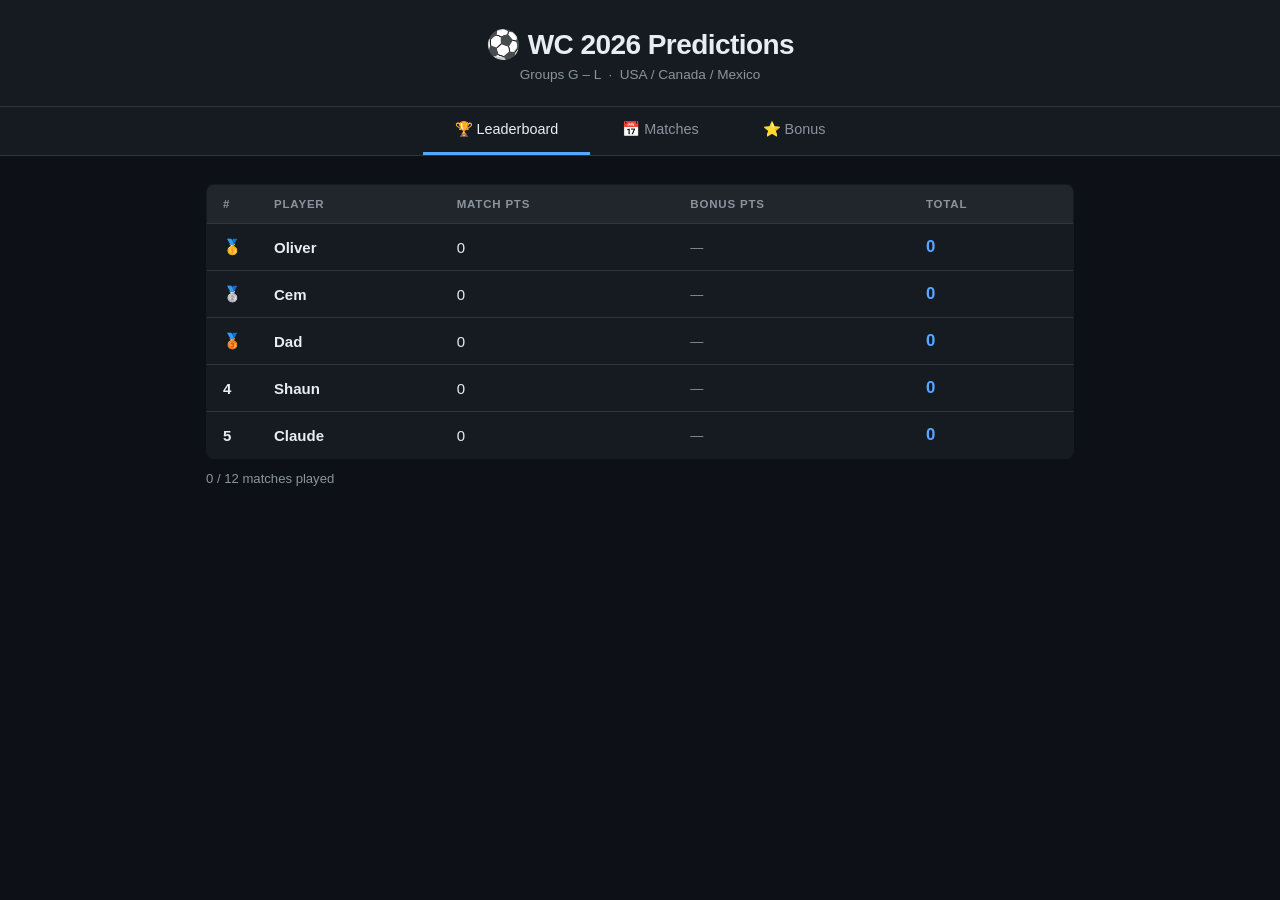
==== index.html @ 0c2220c7 "Initial commit: WC 2026 prediction tracker Groups G–L, 5 players, dark-themed static site. Edit data" ====
<!DOCTYPE html>
<html lang="en">
<head>
  <meta charset="UTF-8">
  <meta name="viewport" content="width=device-width, initial-scale=1.0">
  <title>WC 2026 Predictions</title>
  <link rel="stylesheet" href="css/style.css">
</head>
<body>
  <header>
    <div class="header-inner">
      <h1>⚽ WC 2026 Predictions</h1>
      <p class="subtitle">Groups G – L &nbsp;·&nbsp; USA / Canada / Mexico</p>
    </div>
  </header>

  <nav class="tabs">
    <button class="tab-btn active" data-tab="leaderboard">🏆 Leaderboard</button>
    <button class="tab-btn" data-tab="matches">📅 Matches</button>
    <button class="tab-btn" data-tab="bonus">⭐ Bonus</button>
  </nav>

  <main>
    <div id="leaderboard" class="tab-pane active"></div>
    <div id="matches"     class="tab-pane"></div>
    <div id="bonus"       class="tab-pane"></div>
  </main>

  <script src="js/app.js"></script>
</body>
</html>
---- css/style.css ----
*, *::before, *::after { box-sizing: border-box; margin: 0; padding: 0; }

:root {
  --bg:        #0d1117;
  --surface:   #161b22;
  --surface2:  #21262d;
  --border:    #30363d;
  --text:      #e6edf3;
  --muted:     #8b949e;
  --blue:      #58a6ff;
  --green:     #3fb950;
  --gold:      #e3b341;
  --red:       #f85149;
  --purple:    #bc8cff;
  --radius:    8px;
}

body {
  font-family: -apple-system, BlinkMacSystemFont, 'Segoe UI', Helvetica, sans-serif;
  background: var(--bg);
  color: var(--text);
  min-height: 100vh;
  font-size: 15px;
}

/* ── Header ──────────────────────────────────────────── */
header {
  background: var(--surface);
  border-bottom: 1px solid var(--border);
  padding: 28px 16px 24px;
  text-align: center;
}
h1 { font-size: 1.75rem; font-weight: 700; letter-spacing: -0.02em; }
.subtitle { color: var(--muted); margin-top: 6px; font-size: 0.85rem; }

/* ── Tabs ────────────────────────────────────────────── */
.tabs {
  background: var(--surface);
  border-bottom: 1px solid var(--border);
  display: flex;
  justify-content: center;
  position: sticky;
  top: 0;
  z-index: 20;
}
.tab-btn {
  background: none;
  border: none;
  border-bottom: 3px solid transparent;
  color: var(--muted);
  cursor: pointer;
  font-size: 0.9rem;
  font-weight: 500;
  padding: 14px 32px;
  transition: color 0.15s, border-color 0.15s;
}
.tab-btn:hover { color: var(--text); }
.tab-btn.active { color: var(--text); border-bottom-color: var(--blue); }

/* ── Main layout ─────────────────────────────────────── */
main {
  max-width: 900px;
  margin: 0 auto;
  padding: 28px 16px 60px;
}
.tab-pane { display: none; }
.tab-pane.active { display: block; }

/* ── Leaderboard ─────────────────────────────────────── */
.lb-table {
  width: 100%;
  border-collapse: collapse;
  background: var(--surface);
  border: 1px solid var(--border);
  border-radius: var(--radius);
  overflow: hidden;
}
.lb-table th, .lb-table td {
  padding: 13px 16px;
  text-align: left;
}
.lb-table th {
  background: var(--surface2);
  color: var(--muted);
  font-size: 0.72rem;
  text-transform: uppercase;
  letter-spacing: 0.07em;
  font-weight: 600;
}
.lb-table td { border-top: 1px solid var(--border); }
.lb-table tbody tr:hover td { background: var(--surface2); transition: background 0.1s; }
.lb-rank { width: 44px; font-weight: 700; }
.lb-name { font-weight: 600; }
.lb-total { font-weight: 700; font-size: 1.05rem; color: var(--blue); }
.lb-sub  { color: var(--muted); font-size: 0.82rem; }
.status-line {
  margin-top: 12px;
  color: var(--muted);
  font-size: 0.82rem;
}

/* ── Match cards ─────────────────────────────────────── */
.group-section { margin-bottom: 32px; }
.group-label {
  font-size: 0.7rem;
  font-weight: 700;
  letter-spacing: 0.1em;
  text-transform: uppercase;
  color: var(--muted);
  margin-bottom: 10px;
}
.match-card {
  background: var(--surface);
  border: 1px solid var(--border);
  border-radius: var(--radius);
  margin-bottom: 10px;
  overflow: hidden;
}
.match-header {
  display: grid;
  grid-template-columns: 1fr auto 1fr;
  align-items: center;
  gap: 12px;
  padding: 14px 16px;
  border-bottom: 1px solid var(--border);
}
.team-name { font-weight: 600; font-size: 0.95rem; }
.team-code { font-size: 0.78rem; color: var(--muted); }
.team-home { text-align: right; }
.team-away { text-align: left; }
.match-score {
  font-weight: 700;
  font-size: 1.15rem;
  color: var(--blue);
  text-align: center;
  min-width: 64px;
  white-space: nowrap;
}
.match-score.tbd { color: var(--muted); font-size: 0.8rem; font-weight: 400; }

.preds-row {
  display: flex;
  overflow: hidden;
}
.pred-cell {
  flex: 1;
  padding: 10px 8px;
  text-align: center;
  border-right: 1px solid var(--border);
}
.pred-cell:last-child { border-right: none; }
.pred-player {
  font-size: 0.65rem;
  font-weight: 700;
  text-transform: uppercase;
  letter-spacing: 0.06em;
  color: var(--muted);
  margin-bottom: 5px;
}
.pred-val { font-size: 0.9rem; font-weight: 600; }
.pred-pts { font-size: 0.65rem; margin-top: 4px; }
.c-exact   { color: var(--gold); }
.c-correct { color: var(--green); }
.c-wrong   { color: var(--red); }
.c-pending { color: var(--muted); }
.c-null    { color: var(--muted); font-style: italic; font-size: 0.78rem; }

/* ── Bonus ───────────────────────────────────────────── */
.bonus-grid { display: grid; gap: 14px; }
.bonus-card {
  background: var(--surface);
  border: 1px solid var(--border);
  border-radius: var(--radius);
  overflow: hidden;
}
.bonus-q {
  padding: 11px 16px;
  background: var(--surface2);
  border-bottom: 1px solid var(--border);
  font-weight: 600;
  font-size: 0.88rem;
  color: var(--muted);
  text-transform: uppercase;
  letter-spacing: 0.05em;
}
.bonus-answers {
  display: flex;
  flex-wrap: wrap;
  overflow: hidden;
}
.bonus-ans {
  flex: 1;
  min-width: 90px;
  padding: 11px 14px;
  border-right: 1px solid var(--border);
}
.bonus-ans:last-child { border-right: none; }
.bonus-player {
  font-size: 0.65rem;
  font-weight: 700;
  text-transform: uppercase;
  letter-spacing: 0.06em;
  color: var(--muted);
  margin-bottom: 4px;
}
.bonus-val { font-size: 0.88rem; }
.bonus-null { color: var(--muted); font-style: italic; }

.bonus-scores {
  margin-top: 28px;
  background: var(--surface);
  border: 1px solid var(--border);
  border-radius: var(--radius);
  overflow: hidden;
}
.bonus-scores-header {
  padding: 11px 16px;
  background: var(--surface2);
  border-bottom: 1px solid var(--border);
  font-weight: 600;
  font-size: 0.88rem;
  color: var(--muted);
  text-transform: uppercase;
  letter-spacing: 0.05em;
}
.bonus-score-row {
  display: flex;
  justify-content: space-between;
  align-items: center;
  padding: 12px 16px;
  border-bottom: 1px solid var(--border);
}
.bonus-score-row:last-child { border-bottom: none; }
.bonus-score-pts { font-weight: 700; color: var(--blue); }
.bonus-score-na  { color: var(--muted); }

/* ── Responsive ──────────────────────────────────────── */
@media (max-width: 600px) {
  .tab-btn { padding: 12px 16px; font-size: 0.82rem; }
  h1 { font-size: 1.4rem; }
  .match-header { padding: 12px; gap: 8px; }
  .team-name { font-size: 0.82rem; }
  .pred-cell { padding: 8px 4px; }
  .pred-player { font-size: 0.58rem; }
  .pred-val { font-size: 0.8rem; }
  .bonus-ans { min-width: 70px; }
}
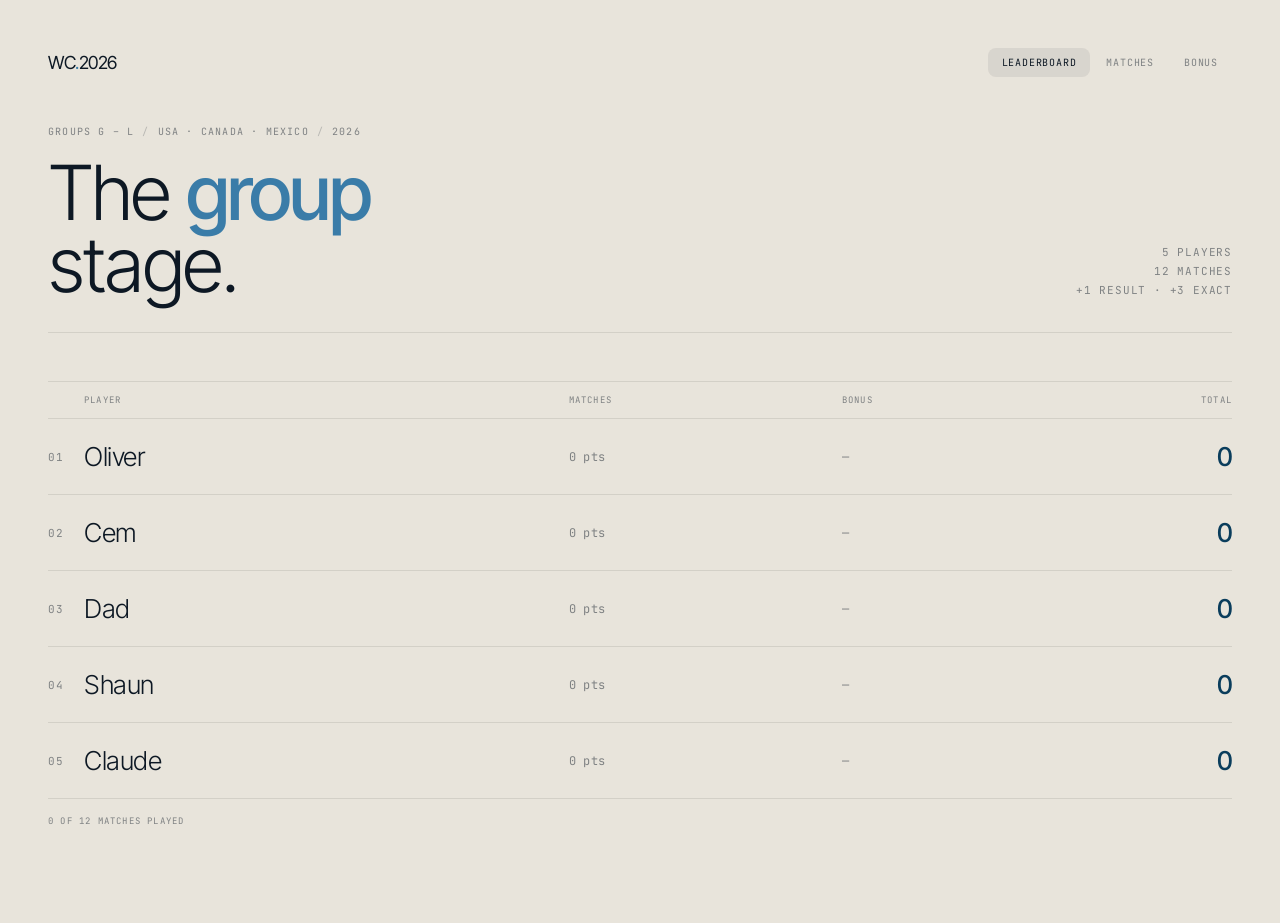
==== commit 1acf007a: "Restyle to match olivercerha.com/tok editorial aesthetic Warm beige paper, Inter Tight + JetBrains M" ====
--- a/index.html
+++ b/index.html
@@ -3,22 +3,35 @@
 <head>
   <meta charset="UTF-8">
   <meta name="viewport" content="width=device-width, initial-scale=1.0">
-  <title>WC 2026 Predictions</title>
+  <title>WC 2026 — Predictions</title>
+  <link rel="preconnect" href="https://fonts.googleapis.com">
+  <link rel="preconnect" href="https://fonts.gstatic.com" crossorigin>
+  <link href="https://fonts.googleapis.com/css2?family=Inter+Tight:ital,wght@0,200;0,300;0,400;0,500;1,300&family=JetBrains+Mono:wght@400;500&display=swap" rel="stylesheet">
   <link rel="stylesheet" href="css/style.css">
 </head>
 <body>
-  <header>
-    <div class="header-inner">
-      <h1>⚽ WC 2026 Predictions</h1>
-      <p class="subtitle">Groups G – L &nbsp;·&nbsp; USA / Canada / Mexico</p>
-    </div>
+<div class="page">
+
+  <header class="topnav">
+    <span class="logo">WC<span class="dot">.</span>2026</span>
+    <nav>
+      <button class="tab-btn active" data-tab="leaderboard">Leaderboard</button>
+      <button class="tab-btn" data-tab="matches">Matches</button>
+      <button class="tab-btn" data-tab="bonus">Bonus</button>
+    </nav>
   </header>
 
-  <nav class="tabs">
-    <button class="tab-btn active" data-tab="leaderboard">🏆 Leaderboard</button>
-    <button class="tab-btn" data-tab="matches">📅 Matches</button>
-    <button class="tab-btn" data-tab="bonus">⭐ Bonus</button>
-  </nav>
+  <div class="masthead">
+    <div class="left">
+      <div class="crumb">Groups G – L<span class="sep">/</span>USA · Canada · Mexico<span class="sep">/</span>2026</div>
+      <h1>The <em>group</em><br>stage.</h1>
+    </div>
+    <div class="meta">
+      5 players<br>
+      12 matches<br>
+      +1 result · +3 exact
+    </div>
+  </div>
 
   <main>
     <div id="leaderboard" class="tab-pane active"></div>
@@ -26,6 +39,7 @@
     <div id="bonus"       class="tab-pane"></div>
   </main>
 
-  <script src="js/app.js"></script>
+</div>
+<script src="js/app.js"></script>
 </body>
 </html>
--- a/css/style.css
+++ b/css/style.css
@@ -1,247 +1,356 @@
 *, *::before, *::after { box-sizing: border-box; margin: 0; padding: 0; }
 
 :root {
-  --bg:        #0d1117;
-  --surface:   #161b22;
-  --surface2:  #21262d;
-  --border:    #30363d;
-  --text:      #e6edf3;
-  --muted:     #8b949e;
-  --blue:      #58a6ff;
-  --green:     #3fb950;
-  --gold:      #e3b341;
-  --red:       #f85149;
-  --purple:    #bc8cff;
-  --radius:    8px;
+  --bg:      #e8e4db;
+  --paper:   #f4f1ea;
+  --ink:     #0d1824;
+  --muted:   rgba(13, 24, 36, 0.48);
+  --rule:    rgba(0, 0, 0, 0.09);
+  --water:   #3A7CA8;
+  --accent:  #0A3D5C;
+  --night:   #0a1420;
+  --green:   #2a6e38;
+  --gold:    #8a6200;
+  --red:     #902020;
 }
 
 body {
-  font-family: -apple-system, BlinkMacSystemFont, 'Segoe UI', Helvetica, sans-serif;
+  font-family: 'Inter Tight', -apple-system, system-ui, sans-serif;
   background: var(--bg);
-  color: var(--text);
+  color: var(--ink);
+  -webkit-font-smoothing: antialiased;
   min-height: 100vh;
-  font-size: 15px;
-}
-
-/* ── Header ──────────────────────────────────────────── */
-header {
-  background: var(--surface);
-  border-bottom: 1px solid var(--border);
-  padding: 28px 16px 24px;
-  text-align: center;
-}
-h1 { font-size: 1.75rem; font-weight: 700; letter-spacing: -0.02em; }
-.subtitle { color: var(--muted); margin-top: 6px; font-size: 0.85rem; }
-
-/* ── Tabs ────────────────────────────────────────────── */
-.tabs {
-  background: var(--surface);
-  border-bottom: 1px solid var(--border);
-  display: flex;
-  justify-content: center;
-  position: sticky;
-  top: 0;
-  z-index: 20;
-}
+}
+
+::selection { background: var(--accent); color: #fff; }
+
+.page {
+  max-width: 1280px;
+  margin: 0 auto;
+  padding: 48px 48px 96px;
+  display: flex;
+  flex-direction: column;
+  gap: 48px;
+}
+
+/* ── Top nav ────────────────────────────────────────── */
+.topnav {
+  display: flex;
+  justify-content: space-between;
+  align-items: center;
+}
+
+.logo {
+  font-family: 'Inter Tight', sans-serif;
+  font-weight: 400;
+  font-size: 18px;
+  letter-spacing: -0.5px;
+  color: var(--ink);
+  text-transform: none;
+}
+.logo .dot { color: var(--water); }
+
+.topnav nav { display: flex; gap: 2px; align-items: center; }
+
 .tab-btn {
   background: none;
   border: none;
-  border-bottom: 3px solid transparent;
+  font-family: 'JetBrains Mono', monospace;
+  font-size: 10px;
+  letter-spacing: 0.8px;
+  text-transform: uppercase;
   color: var(--muted);
   cursor: pointer;
-  font-size: 0.9rem;
-  font-weight: 500;
-  padding: 14px 32px;
-  transition: color 0.15s, border-color 0.15s;
-}
-.tab-btn:hover { color: var(--text); }
-.tab-btn.active { color: var(--text); border-bottom-color: var(--blue); }
-
-/* ── Main layout ─────────────────────────────────────── */
-main {
-  max-width: 900px;
-  margin: 0 auto;
-  padding: 28px 16px 60px;
-}
+  padding: 8px 14px;
+  border-radius: 8px;
+  transition: color 0.15s, background 0.15s;
+}
+.tab-btn:hover { color: var(--ink); }
+.tab-btn.active { color: var(--ink); background: rgba(13,24,36,0.07); }
+
+/* ── Masthead ───────────────────────────────────────── */
+.masthead {
+  display: flex;
+  justify-content: space-between;
+  align-items: flex-end;
+  padding-bottom: 32px;
+  border-bottom: 1px solid var(--rule);
+  gap: 48px;
+}
+.masthead .left { flex: 1; }
+
+.crumb {
+  font-family: 'JetBrains Mono', monospace;
+  font-size: 10px;
+  letter-spacing: 1.2px;
+  text-transform: uppercase;
+  color: var(--muted);
+  margin-bottom: 18px;
+}
+.crumb .sep { margin: 0 8px; opacity: 0.45; }
+
+.masthead h1 {
+  font-weight: 300;
+  font-size: 76px;
+  letter-spacing: -2.8px;
+  line-height: 0.95;
+  margin: 0;
+}
+.masthead h1 em { font-style: normal; font-weight: 500; color: var(--water); }
+
+.meta {
+  font-family: 'JetBrains Mono', monospace;
+  font-size: 11px;
+  letter-spacing: 0.8px;
+  text-transform: uppercase;
+  color: var(--muted);
+  text-align: right;
+  line-height: 1.75;
+  flex-shrink: 0;
+}
+
+/* ── Content ────────────────────────────────────────── */
+main { width: 100%; }
 .tab-pane { display: none; }
 .tab-pane.active { display: block; }
 
-/* ── Leaderboard ─────────────────────────────────────── */
+/* ── Leaderboard ────────────────────────────────────── */
 .lb-table {
   width: 100%;
   border-collapse: collapse;
-  background: var(--surface);
-  border: 1px solid var(--border);
-  border-radius: var(--radius);
-  overflow: hidden;
-}
-.lb-table th, .lb-table td {
-  padding: 13px 16px;
+}
+.lb-table thead tr {
+  border-top: 1px solid var(--rule);
+  border-bottom: 1px solid var(--rule);
+}
+.lb-table tbody tr { border-bottom: 1px solid var(--rule); }
+
+.lb-table th {
+  font-family: 'JetBrains Mono', monospace;
+  font-size: 9px;
+  letter-spacing: 1.2px;
+  text-transform: uppercase;
+  color: var(--muted);
+  font-weight: 400;
+  padding: 12px 0;
   text-align: left;
 }
-.lb-table th {
-  background: var(--surface2);
-  color: var(--muted);
-  font-size: 0.72rem;
-  text-transform: uppercase;
-  letter-spacing: 0.07em;
-  font-weight: 600;
-}
-.lb-table td { border-top: 1px solid var(--border); }
-.lb-table tbody tr:hover td { background: var(--surface2); transition: background 0.1s; }
-.lb-rank { width: 44px; font-weight: 700; }
-.lb-name { font-weight: 600; }
-.lb-total { font-weight: 700; font-size: 1.05rem; color: var(--blue); }
-.lb-sub  { color: var(--muted); font-size: 0.82rem; }
+.lb-table td { padding: 22px 0; vertical-align: middle; }
+
+.lb-rank {
+  font-family: 'JetBrains Mono', monospace;
+  font-size: 11px;
+  color: var(--muted);
+  width: 36px;
+  letter-spacing: 0.5px;
+}
+.lb-name {
+  font-weight: 300;
+  font-size: 26px;
+  letter-spacing: -0.5px;
+}
+.lb-sub {
+  font-family: 'JetBrains Mono', monospace;
+  font-size: 12px;
+  color: var(--muted);
+  padding-right: 40px;
+  letter-spacing: 0.3px;
+}
+.lb-total {
+  font-weight: 500;
+  font-size: 26px;
+  letter-spacing: -0.5px;
+  color: var(--accent);
+  text-align: right;
+  padding-right: 0;
+}
+
 .status-line {
-  margin-top: 12px;
-  color: var(--muted);
-  font-size: 0.82rem;
-}
-
-/* ── Match cards ─────────────────────────────────────── */
-.group-section { margin-bottom: 32px; }
-.group-label {
-  font-size: 0.7rem;
-  font-weight: 700;
-  letter-spacing: 0.1em;
-  text-transform: uppercase;
-  color: var(--muted);
-  margin-bottom: 10px;
-}
-.match-card {
-  background: var(--surface);
-  border: 1px solid var(--border);
-  border-radius: var(--radius);
-  margin-bottom: 10px;
-  overflow: hidden;
-}
+  margin-top: 16px;
+  font-family: 'JetBrains Mono', monospace;
+  font-size: 9px;
+  letter-spacing: 1.2px;
+  text-transform: uppercase;
+  color: var(--muted);
+}
+
+/* ── Matches ────────────────────────────────────────── */
+.match-row {
+  border-top: 1px solid var(--rule);
+  padding: 28px 0 24px;
+  display: grid;
+  grid-template-columns: 56px 1fr;
+  gap: 24px;
+  align-items: start;
+}
+.match-row:last-child { border-bottom: 1px solid var(--rule); }
+
+.match-num {
+  font-family: 'JetBrains Mono', monospace;
+  font-size: 10px;
+  letter-spacing: 1.2px;
+  color: var(--muted);
+  padding-top: 8px;
+}
+
 .match-header {
+  display: flex;
+  align-items: baseline;
+  gap: 18px;
+  margin-bottom: 20px;
+  flex-wrap: wrap;
+}
+.team-name {
+  font-weight: 300;
+  font-size: 34px;
+  letter-spacing: -0.9px;
+  line-height: 1;
+}
+.match-vs {
+  font-family: 'JetBrains Mono', monospace;
+  font-size: 9px;
+  letter-spacing: 1.2px;
+  text-transform: uppercase;
+  color: var(--muted);
+  align-self: center;
+}
+.match-score {
+  font-weight: 500;
+  font-size: 34px;
+  letter-spacing: -0.9px;
+  color: var(--accent);
+  white-space: nowrap;
+}
+.match-score.tbd {
+  font-family: 'JetBrains Mono', monospace;
+  font-size: 10px;
+  font-weight: 400;
+  letter-spacing: 1px;
+  color: var(--muted);
+  align-self: center;
+}
+
+.preds-row {
+  display: flex;
+  gap: 0;
+  flex-wrap: wrap;
+}
+.pred-cell {
+  min-width: 100px;
+  flex: 1;
+  padding-right: 16px;
+}
+.pred-player {
+  font-family: 'JetBrains Mono', monospace;
+  font-size: 9px;
+  letter-spacing: 1px;
+  text-transform: uppercase;
+  color: var(--muted);
+  margin-bottom: 6px;
+}
+.pred-val {
+  font-size: 20px;
+  font-weight: 300;
+  letter-spacing: -0.4px;
+  line-height: 1;
+}
+.pred-pts {
+  font-family: 'JetBrains Mono', monospace;
+  font-size: 9px;
+  letter-spacing: 0.5px;
+  margin-top: 5px;
+}
+
+.c-exact   { color: var(--ink); font-weight: 500; }
+.c-correct { color: var(--green); }
+.c-wrong   { color: var(--red); opacity: 0.55; text-decoration: line-through; }
+.c-pending { color: var(--ink); }
+.c-null    { color: var(--muted); font-style: italic; font-size: 14px; }
+.pts-exact   { color: var(--gold); }
+.pts-correct { color: var(--green); }
+.pts-wrong   { color: var(--muted); }
+
+/* ── Bonus ──────────────────────────────────────────── */
+.bonus-row {
+  border-top: 1px solid var(--rule);
+  padding: 28px 0 24px;
   display: grid;
-  grid-template-columns: 1fr auto 1fr;
-  align-items: center;
-  gap: 12px;
-  padding: 14px 16px;
-  border-bottom: 1px solid var(--border);
-}
-.team-name { font-weight: 600; font-size: 0.95rem; }
-.team-code { font-size: 0.78rem; color: var(--muted); }
-.team-home { text-align: right; }
-.team-away { text-align: left; }
-.match-score {
-  font-weight: 700;
-  font-size: 1.15rem;
-  color: var(--blue);
-  text-align: center;
-  min-width: 64px;
-  white-space: nowrap;
-}
-.match-score.tbd { color: var(--muted); font-size: 0.8rem; font-weight: 400; }
-
-.preds-row {
-  display: flex;
-  overflow: hidden;
-}
-.pred-cell {
+  grid-template-columns: 56px 1fr;
+  gap: 24px;
+  align-items: start;
+}
+.bonus-row:last-of-type { border-bottom: 1px solid var(--rule); }
+
+.bonus-num {
+  font-family: 'JetBrains Mono', monospace;
+  font-size: 10px;
+  letter-spacing: 1.2px;
+  color: var(--muted);
+  padding-top: 8px;
+}
+.bonus-q-label {
+  font-weight: 400;
+  font-size: 26px;
+  letter-spacing: -0.5px;
+  margin-bottom: 18px;
+  line-height: 1.1;
+}
+.bonus-answers {
+  display: flex;
+  flex-wrap: wrap;
+  gap: 0;
+}
+.bonus-ans {
+  min-width: 110px;
   flex: 1;
-  padding: 10px 8px;
-  text-align: center;
-  border-right: 1px solid var(--border);
-}
-.pred-cell:last-child { border-right: none; }
-.pred-player {
-  font-size: 0.65rem;
-  font-weight: 700;
-  text-transform: uppercase;
-  letter-spacing: 0.06em;
-  color: var(--muted);
-  margin-bottom: 5px;
-}
-.pred-val { font-size: 0.9rem; font-weight: 600; }
-.pred-pts { font-size: 0.65rem; margin-top: 4px; }
-.c-exact   { color: var(--gold); }
-.c-correct { color: var(--green); }
-.c-wrong   { color: var(--red); }
-.c-pending { color: var(--muted); }
-.c-null    { color: var(--muted); font-style: italic; font-size: 0.78rem; }
-
-/* ── Bonus ───────────────────────────────────────────── */
-.bonus-grid { display: grid; gap: 14px; }
-.bonus-card {
-  background: var(--surface);
-  border: 1px solid var(--border);
-  border-radius: var(--radius);
-  overflow: hidden;
-}
-.bonus-q {
-  padding: 11px 16px;
-  background: var(--surface2);
-  border-bottom: 1px solid var(--border);
-  font-weight: 600;
-  font-size: 0.88rem;
-  color: var(--muted);
-  text-transform: uppercase;
-  letter-spacing: 0.05em;
-}
-.bonus-answers {
-  display: flex;
-  flex-wrap: wrap;
-  overflow: hidden;
-}
-.bonus-ans {
-  flex: 1;
-  min-width: 90px;
-  padding: 11px 14px;
-  border-right: 1px solid var(--border);
-}
-.bonus-ans:last-child { border-right: none; }
+  padding-right: 16px;
+}
 .bonus-player {
-  font-size: 0.65rem;
-  font-weight: 700;
-  text-transform: uppercase;
-  letter-spacing: 0.06em;
-  color: var(--muted);
-  margin-bottom: 4px;
-}
-.bonus-val { font-size: 0.88rem; }
-.bonus-null { color: var(--muted); font-style: italic; }
-
-.bonus-scores {
-  margin-top: 28px;
-  background: var(--surface);
-  border: 1px solid var(--border);
-  border-radius: var(--radius);
-  overflow: hidden;
-}
-.bonus-scores-header {
-  padding: 11px 16px;
-  background: var(--surface2);
-  border-bottom: 1px solid var(--border);
-  font-weight: 600;
-  font-size: 0.88rem;
-  color: var(--muted);
-  text-transform: uppercase;
-  letter-spacing: 0.05em;
-}
-.bonus-score-row {
+  font-family: 'JetBrains Mono', monospace;
+  font-size: 9px;
+  letter-spacing: 1px;
+  text-transform: uppercase;
+  color: var(--muted);
+  margin-bottom: 6px;
+}
+.bonus-val {
+  font-size: 18px;
+  font-weight: 300;
+  letter-spacing: -0.3px;
+}
+.bonus-null { color: var(--muted); font-style: italic; font-size: 14px; }
+
+.bonus-scores-row {
+  border-top: 1px solid var(--rule);
+  padding: 28px 0 0;
+}
+.bonus-scores-title {
+  font-weight: 400;
+  font-size: 26px;
+  letter-spacing: -0.5px;
+  margin-bottom: 18px;
+}
+.bonus-score-item {
   display: flex;
   justify-content: space-between;
-  align-items: center;
-  padding: 12px 16px;
-  border-bottom: 1px solid var(--border);
-}
-.bonus-score-row:last-child { border-bottom: none; }
-.bonus-score-pts { font-weight: 700; color: var(--blue); }
-.bonus-score-na  { color: var(--muted); }
-
-/* ── Responsive ──────────────────────────────────────── */
-@media (max-width: 600px) {
-  .tab-btn { padding: 12px 16px; font-size: 0.82rem; }
-  h1 { font-size: 1.4rem; }
-  .match-header { padding: 12px; gap: 8px; }
-  .team-name { font-size: 0.82rem; }
-  .pred-cell { padding: 8px 4px; }
-  .pred-player { font-size: 0.58rem; }
-  .pred-val { font-size: 0.8rem; }
-  .bonus-ans { min-width: 70px; }
-}
+  align-items: baseline;
+  padding: 14px 0;
+  border-top: 1px solid var(--rule);
+  font-weight: 300;
+  font-size: 22px;
+  letter-spacing: -0.4px;
+}
+.bonus-score-pts { font-weight: 500; color: var(--accent); }
+.bonus-score-na  { font-family: 'JetBrains Mono', monospace; font-size: 10px; color: var(--muted); letter-spacing: 1px; }
+
+/* ── Mobile ─────────────────────────────────────────── */
+@media (max-width: 760px) {
+  .page { padding: 28px 24px 64px; gap: 36px; }
+  .masthead { flex-direction: column; align-items: flex-start; gap: 20px; }
+  .masthead .meta { text-align: left; }
+  .masthead h1 { font-size: 52px; letter-spacing: -2px; }
+  .team-name, .match-score { font-size: 24px; letter-spacing: -0.6px; }
+  .match-row, .bonus-row { grid-template-columns: 36px 1fr; }
+  .pred-cell { min-width: 80px; }
+  .tab-btn { padding: 7px 10px; font-size: 9px; }
+}
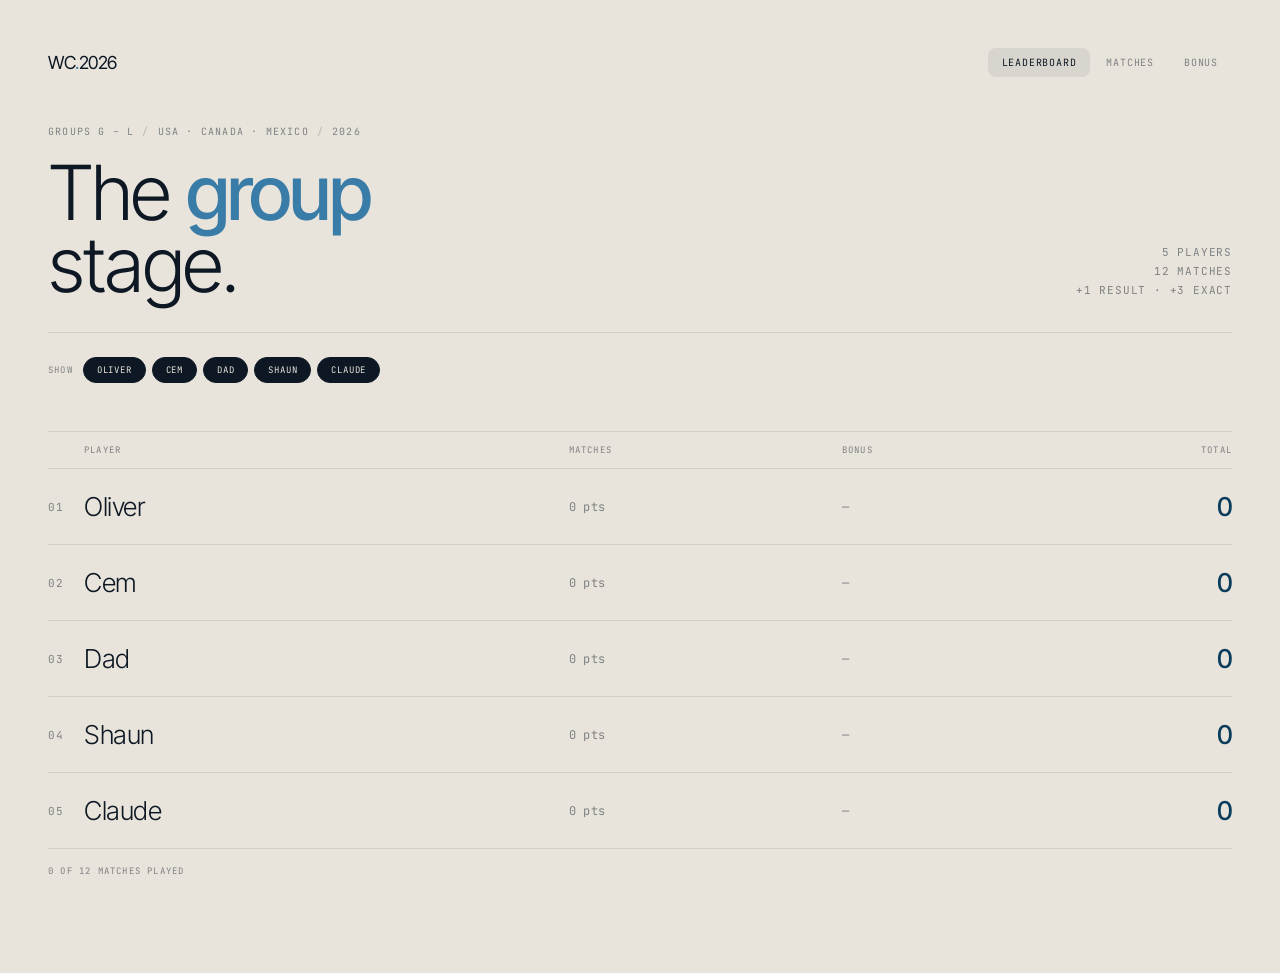
==== commit 72dfc522: "Add player filter chips Toggle individual players on/off across all three tabs. Minimum one player a" ====
--- a/index.html
+++ b/index.html
@@ -33,6 +33,8 @@
     </div>
   </div>
 
+  <div id="filter-bar" class="filter-bar"></div>
+
   <main>
     <div id="leaderboard" class="tab-pane active"></div>
     <div id="matches"     class="tab-pane"></div>
--- a/css/style.css
+++ b/css/style.css
@@ -109,6 +109,42 @@
   flex-shrink: 0;
 }
 
+/* ── Filter bar ─────────────────────────────────────── */
+.filter-bar {
+  display: flex;
+  align-items: center;
+  gap: 6px;
+  flex-wrap: wrap;
+  margin-top: -24px;
+}
+.filter-label {
+  font-family: 'JetBrains Mono', monospace;
+  font-size: 9px;
+  letter-spacing: 1.2px;
+  text-transform: uppercase;
+  color: var(--muted);
+  margin-right: 4px;
+}
+.filter-chip {
+  font-family: 'JetBrains Mono', monospace;
+  font-size: 9px;
+  letter-spacing: 0.8px;
+  text-transform: uppercase;
+  background: none;
+  color: var(--muted);
+  border: 1px solid var(--rule);
+  cursor: pointer;
+  padding: 6px 13px;
+  border-radius: 20px;
+  transition: all 0.15s;
+}
+.filter-chip:hover { color: var(--ink); border-color: rgba(13,24,36,0.25); }
+.filter-chip.active {
+  background: var(--ink);
+  color: var(--bg);
+  border-color: var(--ink);
+}
+
 /* ── Content ────────────────────────────────────────── */
 main { width: 100%; }
 .tab-pane { display: none; }
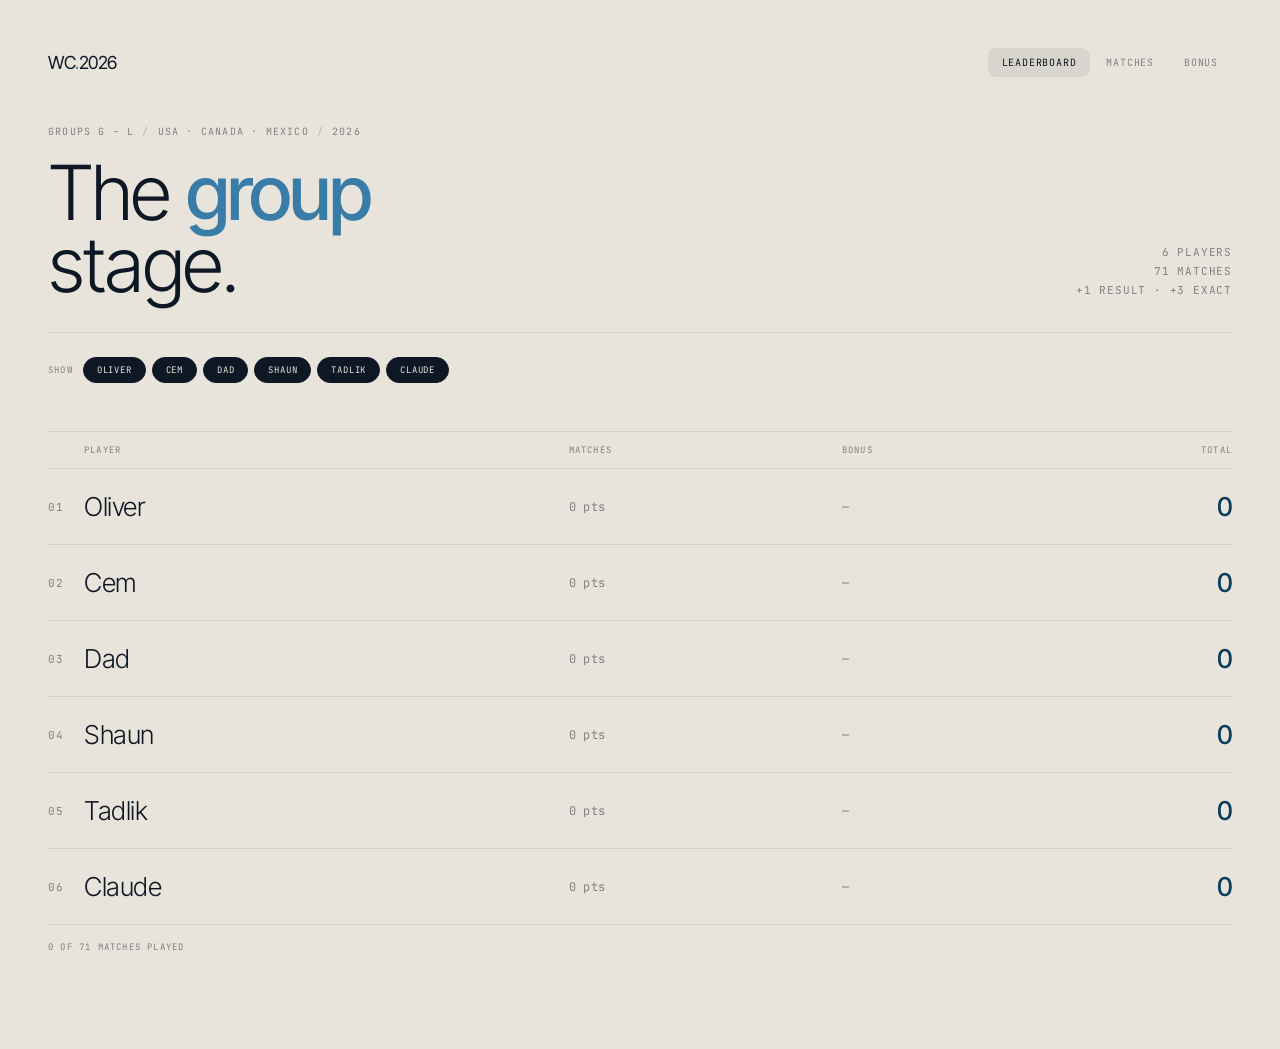
==== commit baa5d26c: "Add Tadlik + expand to full 3-round group stage (71 matches) Tadlik has predictions for all 12 group" ====
--- a/index.html
+++ b/index.html
@@ -26,9 +26,9 @@
       <div class="crumb">Groups G – L<span class="sep">/</span>USA · Canada · Mexico<span class="sep">/</span>2026</div>
       <h1>The <em>group</em><br>stage.</h1>
     </div>
-    <div class="meta">
-      5 players<br>
-      12 matches<br>
+    <div class="meta" id="meta-stats">
+      — players<br>
+      — matches<br>
       +1 result · +3 exact
     </div>
   </div>
--- a/css/style.css
+++ b/css/style.css
@@ -211,6 +211,18 @@
 }
 
 /* ── Matches ────────────────────────────────────────── */
+.round-header {
+  font-family: 'JetBrains Mono', monospace;
+  font-size: 10px;
+  letter-spacing: 1.4px;
+  text-transform: uppercase;
+  color: var(--muted);
+  padding: 28px 0 16px;
+  border-top: 1px solid var(--rule);
+  margin-top: 8px;
+}
+.round-header:first-child { border-top: none; padding-top: 0; margin-top: 0; }
+
 .match-row {
   border-top: 1px solid var(--rule);
   padding: 28px 0 24px;
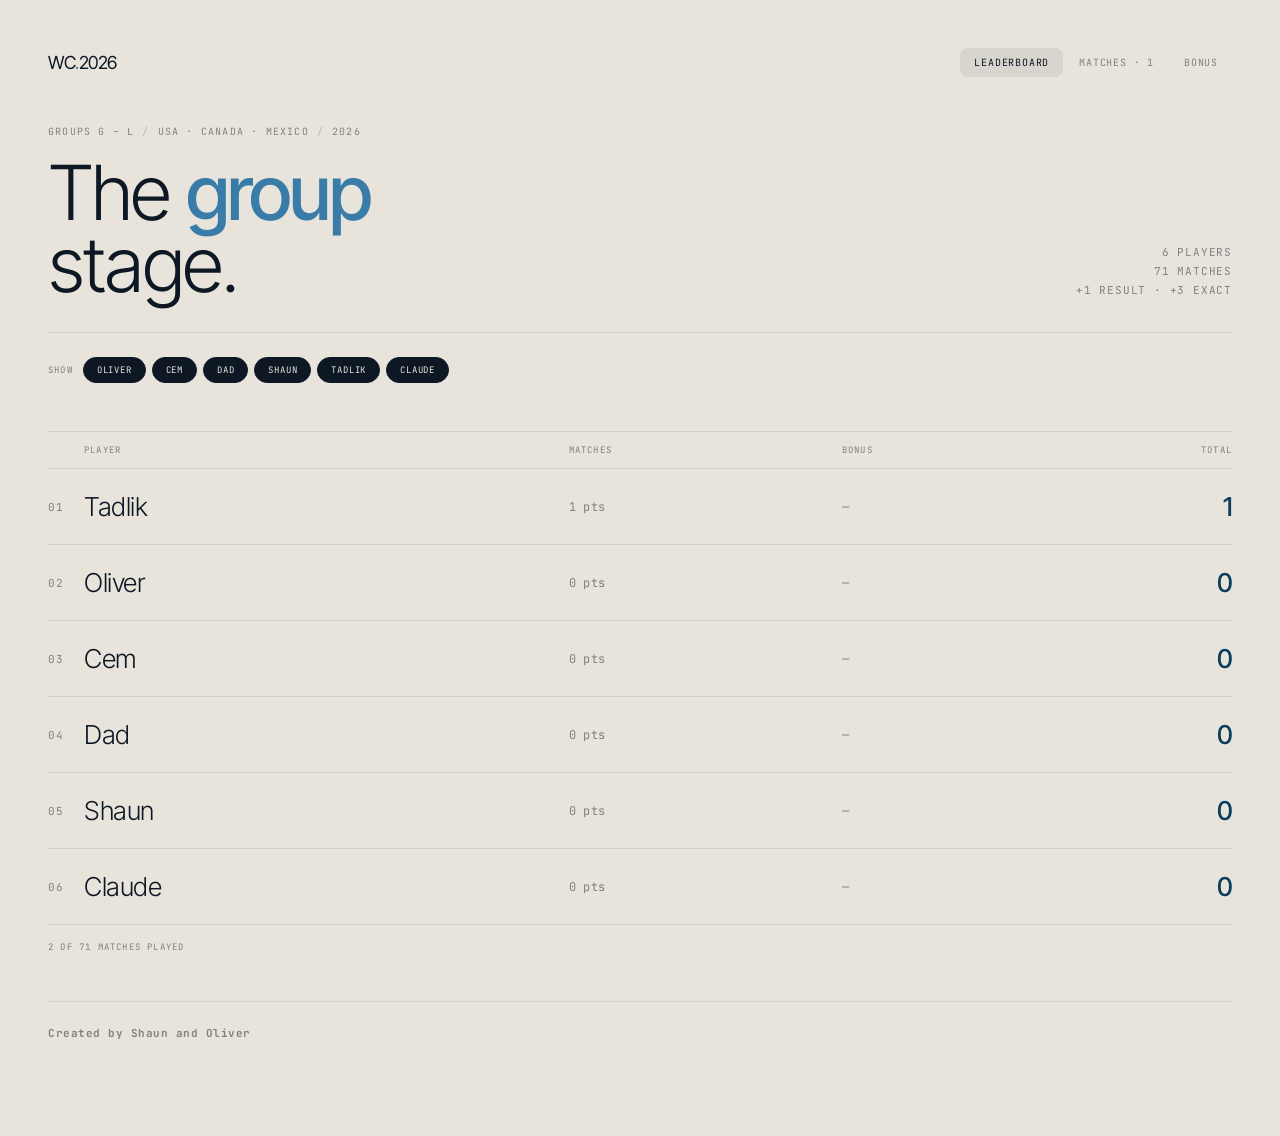
==== commit 28d86d74: "Add 'Created by Shaun and Oliver' footer Co-Authored-By: Claude Sonnet 4.6 <noreply@anthropic.com>" ====
--- a/index.html
+++ b/index.html
@@ -41,6 +41,10 @@
     <div id="bonus"       class="tab-pane"></div>
   </main>
 
+  <footer class="site-footer">
+    <strong>Created by Shaun and Oliver</strong>
+  </footer>
+
 </div>
 <script src="js/app.js"></script>
 </body>
--- a/css/style.css
+++ b/css/style.css
@@ -211,6 +211,34 @@
 }
 
 /* ── Matches ────────────────────────────────────────── */
+.matches-pts-bar {
+  display: flex;
+  gap: 0;
+  flex-wrap: wrap;
+  padding: 20px 0 24px;
+  border-bottom: 1px solid var(--rule);
+  margin-bottom: 4px;
+}
+.mpts-cell {
+  min-width: 100px;
+  flex: 1;
+  padding-right: 16px;
+}
+.mpts-name {
+  font-family: 'JetBrains Mono', monospace;
+  font-size: 9px;
+  letter-spacing: 1px;
+  text-transform: uppercase;
+  color: var(--muted);
+  margin-bottom: 6px;
+}
+.mpts-val {
+  font-size: 32px;
+  font-weight: 300;
+  letter-spacing: -1px;
+  color: var(--accent);
+}
+
 .round-header {
   font-family: 'JetBrains Mono', monospace;
   font-size: 10px;
@@ -390,6 +418,16 @@
 }
 .bonus-score-pts { font-weight: 500; color: var(--accent); }
 .bonus-score-na  { font-family: 'JetBrains Mono', monospace; font-size: 10px; color: var(--muted); letter-spacing: 1px; }
+
+/* ── Footer ─────────────────────────────────────────── */
+.site-footer {
+  border-top: 1px solid var(--rule);
+  padding-top: 24px;
+  font-family: 'JetBrains Mono', monospace;
+  font-size: 11px;
+  letter-spacing: 0.5px;
+  color: var(--muted);
+}
 
 /* ── Mobile ─────────────────────────────────────────── */
 @media (max-width: 760px) {
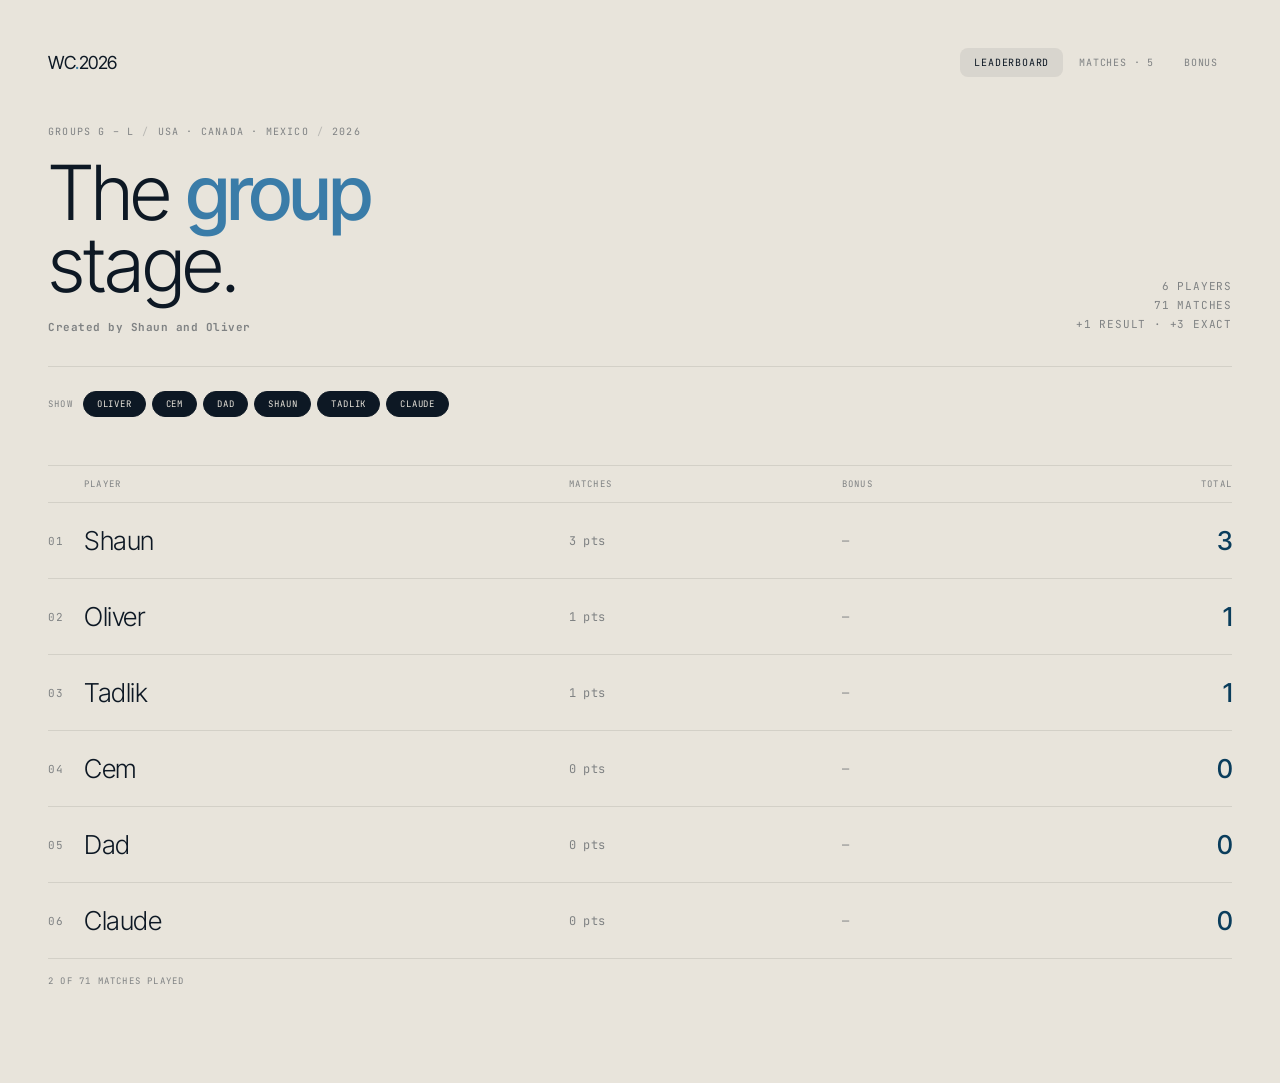
==== commit 80a176ba: "Move credit to masthead; add Oliver & Shaun A-F Round 1 predictions 'Created by Shaun and Oliver' no" ====
--- a/index.html
+++ b/index.html
@@ -25,6 +25,7 @@
     <div class="left">
       <div class="crumb">Groups G – L<span class="sep">/</span>USA · Canada · Mexico<span class="sep">/</span>2026</div>
       <h1>The <em>group</em><br>stage.</h1>
+      <p class="created-by"><strong>Created by Shaun and Oliver</strong></p>
     </div>
     <div class="meta" id="meta-stats">
       — players<br>
@@ -41,9 +42,6 @@
     <div id="bonus"       class="tab-pane"></div>
   </main>
 
-  <footer class="site-footer">
-    <strong>Created by Shaun and Oliver</strong>
-  </footer>
 
 </div>
 <script src="js/app.js"></script>
--- a/css/style.css
+++ b/css/style.css
@@ -419,10 +419,8 @@
 .bonus-score-pts { font-weight: 500; color: var(--accent); }
 .bonus-score-na  { font-family: 'JetBrains Mono', monospace; font-size: 10px; color: var(--muted); letter-spacing: 1px; }
 
-/* ── Footer ─────────────────────────────────────────── */
-.site-footer {
-  border-top: 1px solid var(--rule);
-  padding-top: 24px;
+.created-by {
+  margin-top: 20px;
   font-family: 'JetBrains Mono', monospace;
   font-size: 11px;
   letter-spacing: 0.5px;
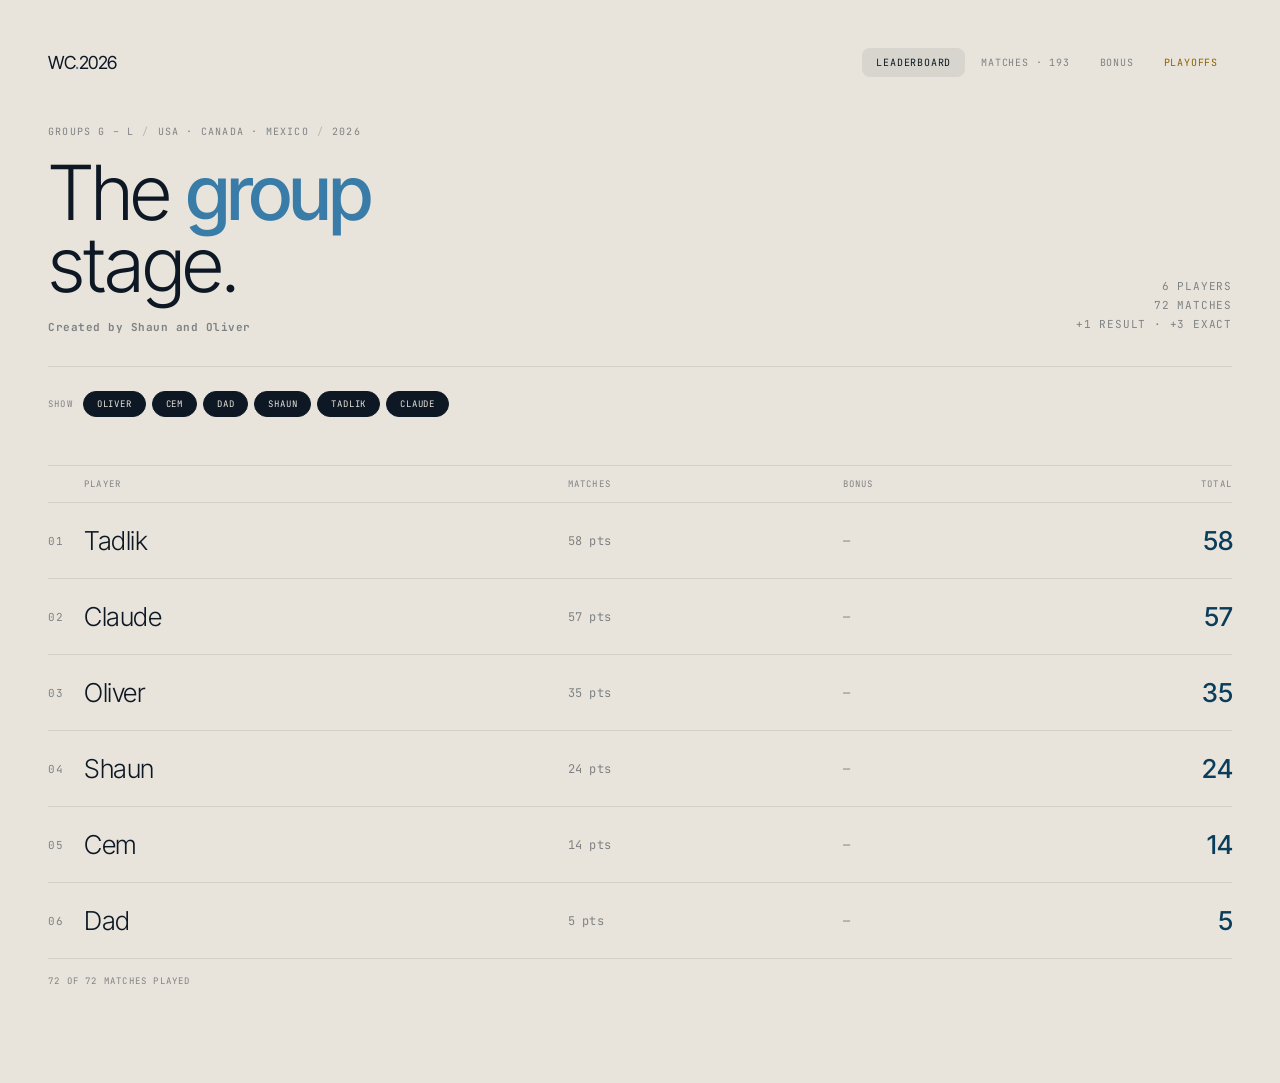
==== commit 2f8000b5: "Add Playoffs page with 4-column picks layout Oliver · Shaun · Dad · Claude columns with Champion/Run" ====
--- a/index.html
+++ b/index.html
@@ -18,6 +18,7 @@
       <button class="tab-btn active" data-tab="leaderboard">Leaderboard</button>
       <button class="tab-btn" data-tab="matches">Matches</button>
       <button class="tab-btn" data-tab="bonus">Bonus</button>
+      <button class="tab-btn tab-btn--playoffs" data-tab="playoffs">Playoffs</button>
     </nav>
   </header>
 
@@ -40,6 +41,7 @@
     <div id="leaderboard" class="tab-pane active"></div>
     <div id="matches"     class="tab-pane"></div>
     <div id="bonus"       class="tab-pane"></div>
+    <div id="playoffs"    class="tab-pane"></div>
   </main>
 
 
--- a/css/style.css
+++ b/css/style.css
@@ -427,6 +427,151 @@
   color: var(--muted);
 }
 
+/* ── Playoffs ───────────────────────────────────────── */
+.tab-btn--playoffs { color: var(--gold); }
+.tab-btn--playoffs:hover { color: var(--gold); opacity: 0.75; }
+.tab-btn--playoffs.active { color: var(--gold); background: rgba(138,98,0,0.10); }
+
+.po-header {
+  padding-bottom: 28px;
+  border-bottom: 1px solid var(--rule);
+  margin-bottom: 40px;
+}
+.po-header-label {
+  font-family: 'JetBrains Mono', monospace;
+  font-size: 10px;
+  letter-spacing: 1.4px;
+  text-transform: uppercase;
+  color: var(--muted);
+  margin-bottom: 12px;
+}
+.po-header-title {
+  font-weight: 300;
+  font-size: 64px;
+  letter-spacing: -2.4px;
+  line-height: 0.95;
+}
+.po-header-title em { font-style: normal; font-weight: 500; color: var(--gold); }
+.po-header-sub {
+  font-family: 'JetBrains Mono', monospace;
+  font-size: 10px;
+  letter-spacing: 0.8px;
+  color: var(--muted);
+  margin-top: 16px;
+}
+
+.po-grid {
+  display: grid;
+  grid-template-columns: repeat(4, 1fr);
+  gap: 2px;
+}
+
+.po-col {
+  background: var(--paper);
+  border-radius: 12px;
+  overflow: hidden;
+  display: flex;
+  flex-direction: column;
+}
+
+.po-col-head {
+  padding: 20px 22px 18px;
+  border-bottom: 2px solid var(--bg);
+  display: flex;
+  justify-content: space-between;
+  align-items: baseline;
+}
+.po-col-name {
+  font-family: 'JetBrains Mono', monospace;
+  font-size: 10px;
+  letter-spacing: 1.4px;
+  text-transform: uppercase;
+  color: var(--muted);
+}
+.po-col-pts {
+  font-size: 22px;
+  font-weight: 500;
+  letter-spacing: -0.5px;
+  color: var(--accent);
+}
+
+.po-section {
+  padding: 0 22px;
+  border-bottom: 1px solid var(--bg);
+}
+.po-section:last-child { border-bottom: none; }
+
+.po-section-label {
+  font-family: 'JetBrains Mono', monospace;
+  font-size: 8px;
+  letter-spacing: 1.4px;
+  text-transform: uppercase;
+  color: var(--muted);
+  padding: 14px 0 8px;
+  display: flex;
+  justify-content: space-between;
+  align-items: center;
+}
+.po-section-label span { opacity: 0.55; }
+
+.po-pick {
+  padding: 10px 0 14px;
+  border-top: 1px solid var(--rule);
+  font-weight: 300;
+  font-size: 18px;
+  letter-spacing: -0.3px;
+  line-height: 1.1;
+}
+.po-pick:first-of-type { border-top: none; }
+
+.po-pick-champion {
+  padding: 14px 0 18px;
+  font-weight: 400;
+  font-size: 26px;
+  letter-spacing: -0.6px;
+  line-height: 1;
+  border-top: none;
+  position: relative;
+}
+.po-pick-champion::before {
+  content: '★';
+  font-size: 10px;
+  color: var(--gold);
+  margin-right: 7px;
+  vertical-align: 3px;
+}
+
+.po-null { color: var(--muted); font-style: italic; font-size: 13px; font-weight: 400; letter-spacing: 0; }
+.po-pending { color: var(--ink); }
+.po-correct { color: var(--green); }
+.po-correct-champion { color: var(--green); font-weight: 500; }
+.po-wrong { color: var(--red); opacity: 0.6; text-decoration: line-through; }
+
+.po-pts-badge {
+  font-family: 'JetBrains Mono', monospace;
+  font-size: 8px;
+  letter-spacing: 0.5px;
+  float: right;
+  margin-top: 3px;
+}
+.po-pts-green { color: var(--green); }
+.po-pts-muted { color: var(--muted); }
+
+.po-scoring-note {
+  margin-top: 20px;
+  display: flex;
+  gap: 20px;
+  flex-wrap: wrap;
+}
+.po-scoring-item {
+  font-family: 'JetBrains Mono', monospace;
+  font-size: 9px;
+  letter-spacing: 0.8px;
+  text-transform: uppercase;
+  color: var(--muted);
+}
+.po-scoring-item strong { color: var(--gold); font-weight: 500; }
+
 /* ── Mobile ─────────────────────────────────────────── */
 @media (max-width: 760px) {
   .page { padding: 28px 24px 64px; gap: 36px; }
